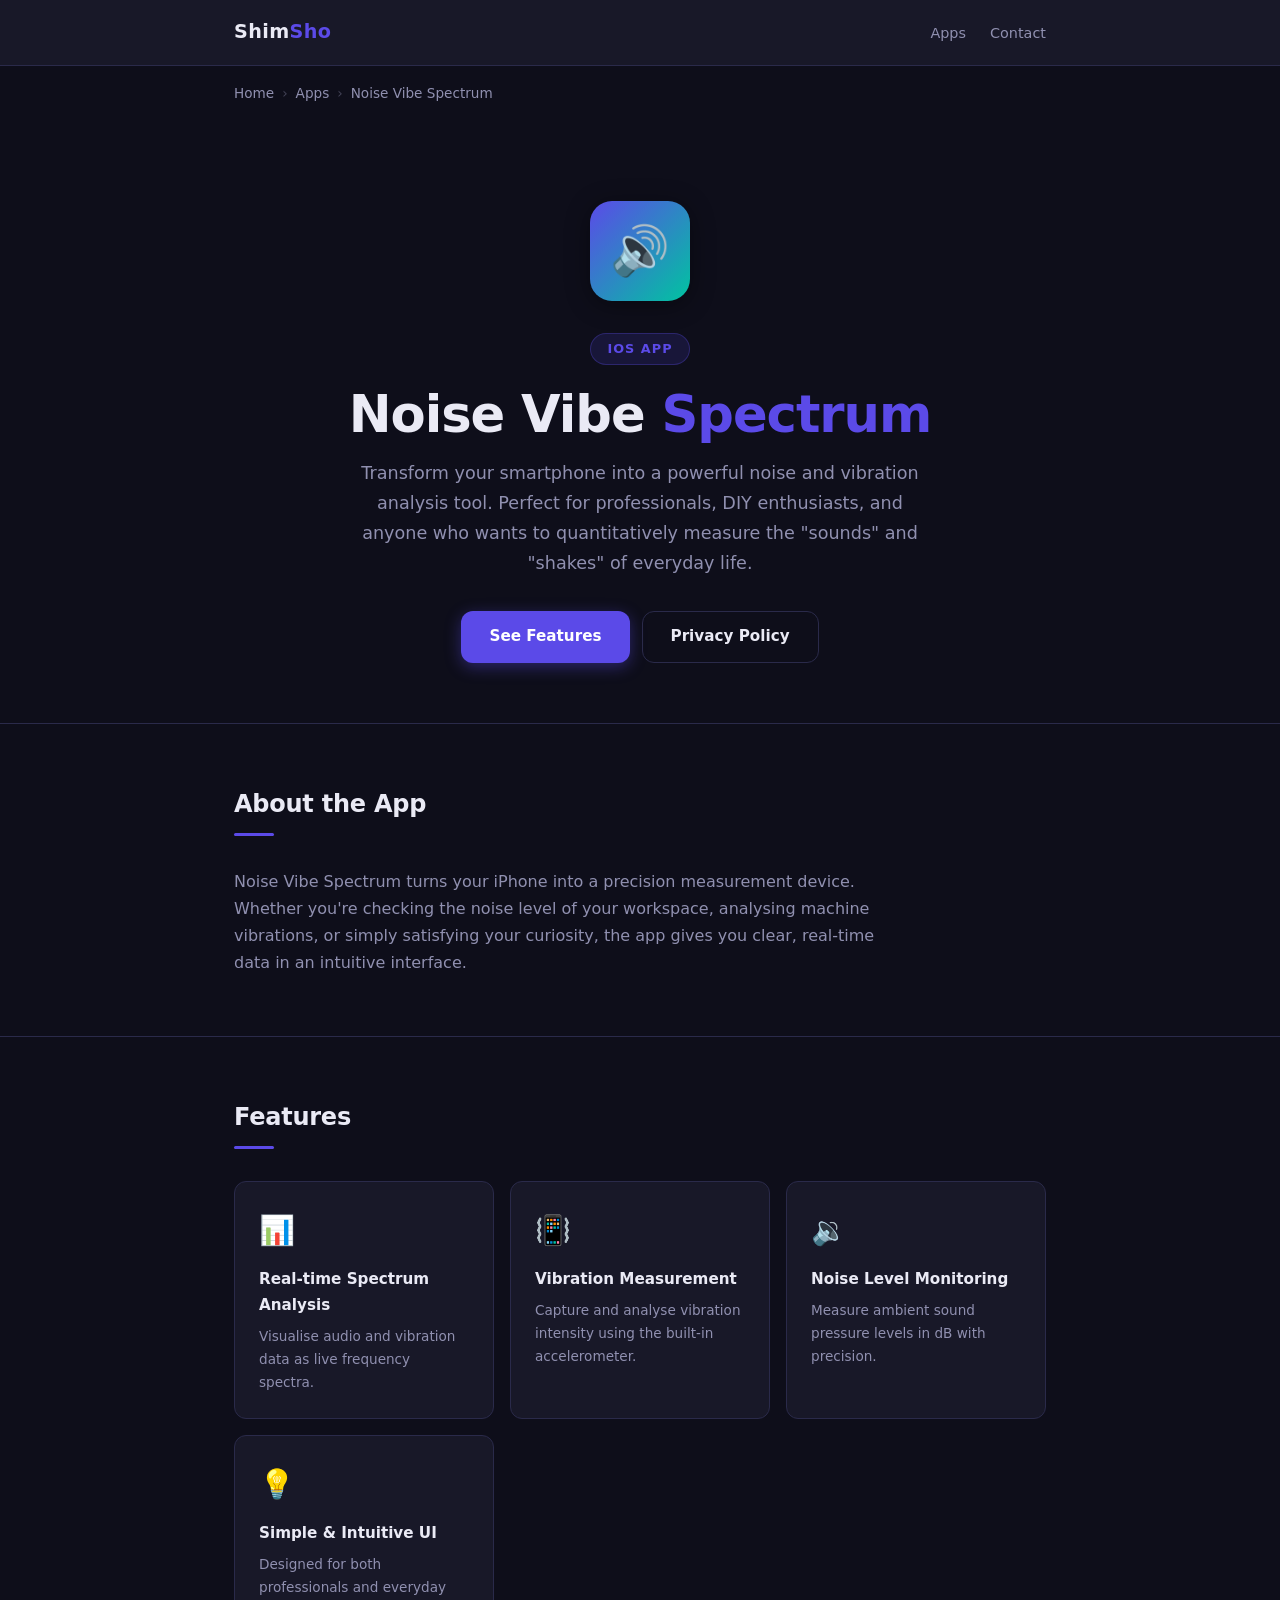
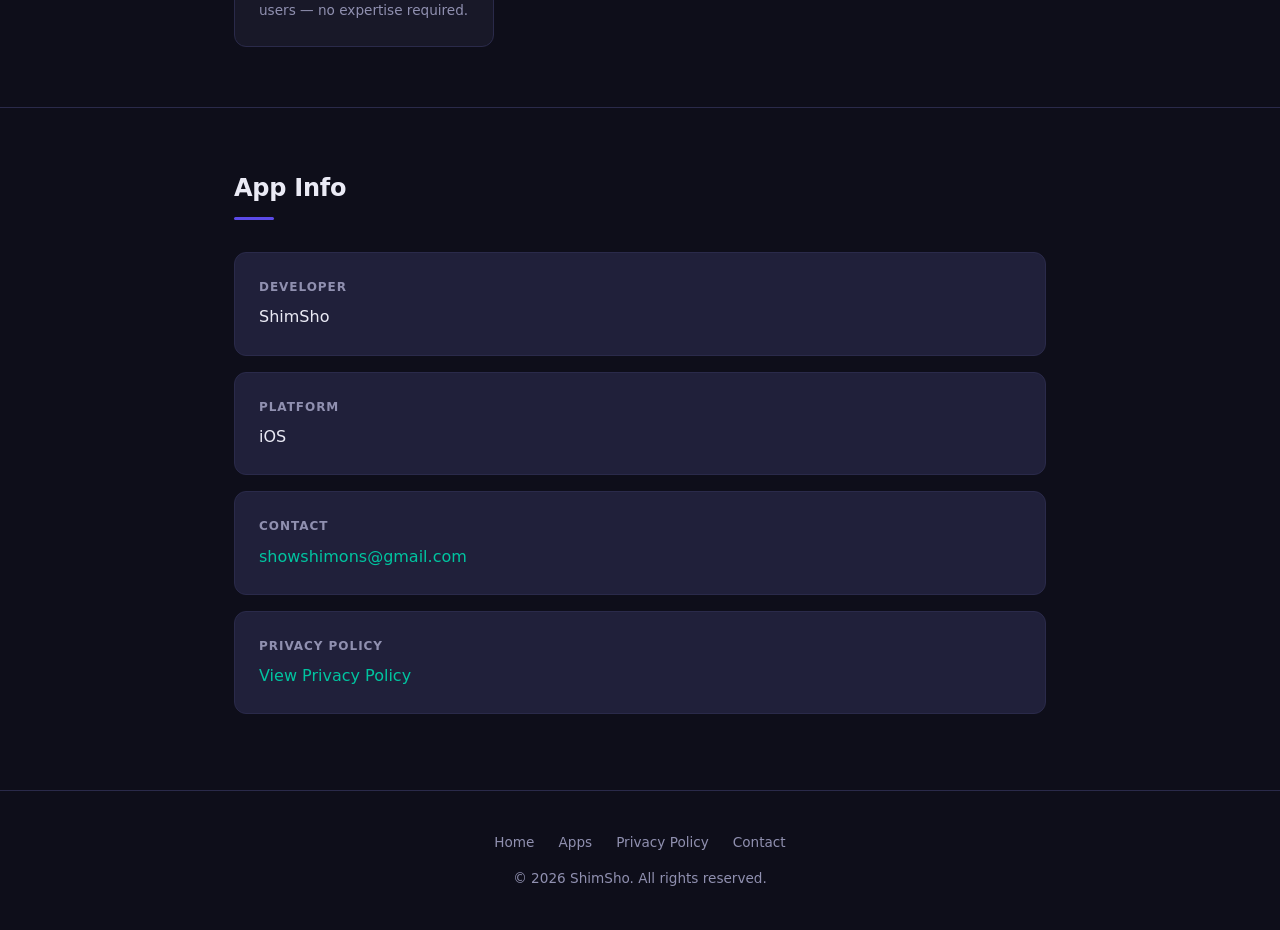
==== apps/noise-vibe-spectrum/index.html @ d0c80f3a "Add ShimSho developer site with Noise Vibe Spectrum page and app-ads.txt" ====
<!DOCTYPE html>
<html lang="en">
<head>
  <meta charset="UTF-8" />
  <meta name="viewport" content="width=device-width, initial-scale=1.0" />
  <title>Noise Vibe Spectrum — ShimSho</title>
  <meta name="description" content="Transform your smartphone into a powerful noise and vibration analysis tool with Noise Vibe Spectrum by ShimSho." />
  <link rel="stylesheet" href="../../assets/css/style.css" />
</head>
<body>

  <!-- Navigation -->
  <nav class="nav">
    <div class="nav__inner">
      <a href="../../" class="nav__logo">Shim<span>Sho</span></a>
      <ul class="nav__links">
        <li><a href="../../#apps">Apps</a></li>
        <li><a href="../../#contact">Contact</a></li>
      </ul>
    </div>
  </nav>

  <!-- Breadcrumb -->
  <div class="container">
    <nav class="breadcrumb" aria-label="Breadcrumb">
      <a href="../../">Home</a>
      <span class="breadcrumb__sep">›</span>
      <a href="../../#apps">Apps</a>
      <span class="breadcrumb__sep">›</span>
      <span>Noise Vibe Spectrum</span>
    </nav>
  </div>

  <!-- Hero -->
  <section class="hero">
    <div class="container">
      <div class="hero__icon">🔊</div>
      <div class="hero__badge">iOS App</div>
      <h1 class="hero__title">Noise Vibe <span class="highlight">Spectrum</span></h1>
      <p class="hero__subtitle">
        Transform your smartphone into a powerful noise and vibration analysis tool.
        Perfect for professionals, DIY enthusiasts, and anyone who wants to quantitatively
        measure the "sounds" and "shakes" of everyday life.
      </p>
      <div class="btn-group">
        <a href="#features" class="btn btn--primary">See Features</a>
        <a href="privacy-policy.html" class="btn btn--outline">Privacy Policy</a>
      </div>
    </div>
  </section>

  <hr class="divider" />

  <!-- Description -->
  <section class="section">
    <div class="container">
      <h2 class="section__title">About the App</h2>
      <p style="color: var(--color-text-muted); font-size: 1rem; max-width: 680px;">
        Noise Vibe Spectrum turns your iPhone into a precision measurement device.
        Whether you're checking the noise level of your workspace, analysing machine vibrations,
        or simply satisfying your curiosity, the app gives you clear, real-time data in an
        intuitive interface.
      </p>
    </div>
  </section>

  <hr class="divider" />

  <!-- Features -->
  <section class="section" id="features">
    <div class="container">
      <h2 class="section__title">Features</h2>
      <div class="feature-grid">

        <div class="feature-card">
          <div class="feature-card__icon">📊</div>
          <div class="feature-card__title">Real-time Spectrum Analysis</div>
          <p class="feature-card__desc">Visualise audio and vibration data as live frequency spectra.</p>
        </div>

        <div class="feature-card">
          <div class="feature-card__icon">📳</div>
          <div class="feature-card__title">Vibration Measurement</div>
          <p class="feature-card__desc">Capture and analyse vibration intensity using the built-in accelerometer.</p>
        </div>

        <div class="feature-card">
          <div class="feature-card__icon">🔉</div>
          <div class="feature-card__title">Noise Level Monitoring</div>
          <p class="feature-card__desc">Measure ambient sound pressure levels in dB with precision.</p>
        </div>

        <div class="feature-card">
          <div class="feature-card__icon">💡</div>
          <div class="feature-card__title">Simple &amp; Intuitive UI</div>
          <p class="feature-card__desc">Designed for both professionals and everyday users — no expertise required.</p>
        </div>

      </div>
    </div>
  </section>

  <hr class="divider" />

  <!-- Info -->
  <section class="section">
    <div class="container">
      <h2 class="section__title">App Info</h2>
      <div class="info-box">
        <div class="info-box__label">Developer</div>
        <div class="info-box__value">ShimSho</div>
      </div>
      <div class="info-box">
        <div class="info-box__label">Platform</div>
        <div class="info-box__value">iOS</div>
      </div>
      <div class="info-box">
        <div class="info-box__label">Contact</div>
        <div class="info-box__value">
          <a href="mailto:showshimons@gmail.com">showshimons@gmail.com</a>
        </div>
      </div>
      <div class="info-box">
        <div class="info-box__label">Privacy Policy</div>
        <div class="info-box__value">
          <a href="privacy-policy.html">View Privacy Policy</a>
        </div>
      </div>
    </div>
  </section>

  <!-- Footer -->
  <footer class="footer">
    <div class="container">
      <div class="footer__links">
        <a href="../../">Home</a>
        <a href="../../#apps">Apps</a>
        <a href="privacy-policy.html">Privacy Policy</a>
        <a href="../../#contact">Contact</a>
      </div>
      <p>&copy; <span id="year"></span> ShimSho. All rights reserved.</p>
    </div>
  </footer>

  <script>
    document.getElementById('year').textContent = new Date().getFullYear();
  </script>
</body>
</html>
---- assets/css/style.css ----
/* =========================================
   Global Reset & Base
   ========================================= */
*, *::before, *::after {
  box-sizing: border-box;
  margin: 0;
  padding: 0;
}

:root {
  --color-primary: #5B4AE8;
  --color-primary-dark: #3D30C4;
  --color-accent: #00C4A0;
  --color-bg: #0E0E1A;
  --color-surface: #181828;
  --color-surface-2: #20203A;
  --color-text: #EAEAF5;
  --color-text-muted: #9090B0;
  --color-border: #2A2A4A;
  --radius: 12px;
  --radius-lg: 20px;
  --font-sans: 'Segoe UI', system-ui, -apple-system, sans-serif;
  --shadow: 0 4px 24px rgba(0, 0, 0, 0.4);
}

html {
  scroll-behavior: smooth;
}

body {
  font-family: var(--font-sans);
  background: var(--color-bg);
  color: var(--color-text);
  line-height: 1.7;
  min-height: 100vh;
}

a {
  color: var(--color-accent);
  text-decoration: none;
  transition: opacity 0.2s;
}

a:hover {
  opacity: 0.8;
}

/* =========================================
   Layout
   ========================================= */
.container {
  max-width: 860px;
  margin: 0 auto;
  padding: 0 24px;
}

/* =========================================
   Navigation
   ========================================= */
.nav {
  background: var(--color-surface);
  border-bottom: 1px solid var(--color-border);
  padding: 16px 0;
  position: sticky;
  top: 0;
  z-index: 100;
}

.nav__inner {
  display: flex;
  align-items: center;
  justify-content: space-between;
  max-width: 860px;
  margin: 0 auto;
  padding: 0 24px;
}

.nav__logo {
  font-size: 1.2rem;
  font-weight: 700;
  color: var(--color-text);
  letter-spacing: 0.02em;
}

.nav__logo span {
  color: var(--color-primary);
}

.nav__links {
  display: flex;
  gap: 24px;
  list-style: none;
}

.nav__links a {
  color: var(--color-text-muted);
  font-size: 0.9rem;
  font-weight: 500;
}

.nav__links a:hover {
  color: var(--color-text);
  opacity: 1;
}

/* =========================================
   Hero
   ========================================= */
.hero {
  padding: 80px 0 60px;
  text-align: center;
}

.hero__badge {
  display: inline-block;
  background: rgba(91, 74, 232, 0.15);
  color: var(--color-primary);
  border: 1px solid rgba(91, 74, 232, 0.3);
  border-radius: 999px;
  padding: 4px 16px;
  font-size: 0.8rem;
  font-weight: 600;
  letter-spacing: 0.08em;
  text-transform: uppercase;
  margin-bottom: 20px;
}

.hero__title {
  font-size: clamp(2rem, 5vw, 3.2rem);
  font-weight: 800;
  line-height: 1.15;
  margin-bottom: 16px;
  letter-spacing: -0.02em;
}

.hero__title .highlight {
  color: var(--color-primary);
}

.hero__subtitle {
  font-size: 1.1rem;
  color: var(--color-text-muted);
  max-width: 560px;
  margin: 0 auto 32px;
}

.hero__icon {
  width: 100px;
  height: 100px;
  border-radius: 22px;
  background: linear-gradient(135deg, var(--color-primary), var(--color-accent));
  display: flex;
  align-items: center;
  justify-content: center;
  font-size: 3rem;
  margin: 0 auto 32px;
  box-shadow: var(--shadow);
}

/* =========================================
   Buttons
   ========================================= */
.btn {
  display: inline-flex;
  align-items: center;
  gap: 8px;
  padding: 12px 28px;
  border-radius: var(--radius);
  font-size: 0.95rem;
  font-weight: 600;
  cursor: pointer;
  border: none;
  transition: transform 0.15s, box-shadow 0.15s;
}

.btn:hover {
  transform: translateY(-2px);
  opacity: 1;
}

.btn--primary {
  background: var(--color-primary);
  color: #fff;
  box-shadow: 0 4px 16px rgba(91, 74, 232, 0.4);
}

.btn--primary:hover {
  background: var(--color-primary-dark);
  box-shadow: 0 6px 20px rgba(91, 74, 232, 0.5);
}

.btn--outline {
  background: transparent;
  color: var(--color-text);
  border: 1px solid var(--color-border);
}

.btn--outline:hover {
  border-color: var(--color-primary);
  color: var(--color-primary);
}

.btn-group {
  display: flex;
  gap: 12px;
  flex-wrap: wrap;
  justify-content: center;
}

/* =========================================
   Section
   ========================================= */
.section {
  padding: 60px 0;
}

.section__title {
  font-size: 1.5rem;
  font-weight: 700;
  margin-bottom: 32px;
  letter-spacing: -0.01em;
}

.section__title::after {
  content: '';
  display: block;
  width: 40px;
  height: 3px;
  background: var(--color-primary);
  margin-top: 8px;
  border-radius: 2px;
}

/* =========================================
   App Cards (developer index)
   ========================================= */
.app-grid {
  display: grid;
  grid-template-columns: repeat(auto-fill, minmax(280px, 1fr));
  gap: 20px;
}

.app-card {
  background: var(--color-surface);
  border: 1px solid var(--color-border);
  border-radius: var(--radius-lg);
  padding: 28px;
  transition: transform 0.2s, box-shadow 0.2s, border-color 0.2s;
  display: flex;
  flex-direction: column;
  gap: 12px;
}

.app-card:hover {
  transform: translateY(-4px);
  box-shadow: var(--shadow);
  border-color: var(--color-primary);
}

.app-card__icon {
  width: 60px;
  height: 60px;
  border-radius: 14px;
  background: linear-gradient(135deg, var(--color-primary), var(--color-accent));
  display: flex;
  align-items: center;
  justify-content: center;
  font-size: 1.8rem;
}

.app-card__name {
  font-size: 1.1rem;
  font-weight: 700;
}

.app-card__desc {
  font-size: 0.88rem;
  color: var(--color-text-muted);
  flex: 1;
}

.app-card__link {
  font-size: 0.85rem;
  font-weight: 600;
  color: var(--color-primary);
  display: inline-flex;
  align-items: center;
  gap: 4px;
}

/* =========================================
   Feature Grid (app page)
   ========================================= */
.feature-grid {
  display: grid;
  grid-template-columns: repeat(auto-fill, minmax(240px, 1fr));
  gap: 16px;
}

.feature-card {
  background: var(--color-surface);
  border: 1px solid var(--color-border);
  border-radius: var(--radius);
  padding: 24px;
}

.feature-card__icon {
  font-size: 1.8rem;
  margin-bottom: 12px;
}

.feature-card__title {
  font-size: 0.95rem;
  font-weight: 700;
  margin-bottom: 6px;
}

.feature-card__desc {
  font-size: 0.85rem;
  color: var(--color-text-muted);
}

/* =========================================
   Info Box
   ========================================= */
.info-box {
  background: var(--color-surface-2);
  border: 1px solid var(--color-border);
  border-radius: var(--radius);
  padding: 24px;
  margin-bottom: 16px;
}

.info-box__label {
  font-size: 0.75rem;
  font-weight: 600;
  text-transform: uppercase;
  letter-spacing: 0.08em;
  color: var(--color-text-muted);
  margin-bottom: 6px;
}

.info-box__value {
  font-size: 1rem;
  font-weight: 500;
}

/* =========================================
   Privacy Policy (prose)
   ========================================= */
.prose h2 {
  font-size: 1.2rem;
  font-weight: 700;
  margin: 32px 0 12px;
  color: var(--color-text);
}

.prose p, .prose li {
  font-size: 0.95rem;
  color: var(--color-text-muted);
  margin-bottom: 12px;
}

.prose ul {
  padding-left: 20px;
}

.prose li {
  margin-bottom: 6px;
}

/* =========================================
   Footer
   ========================================= */
.footer {
  border-top: 1px solid var(--color-border);
  padding: 40px 0;
  text-align: center;
  color: var(--color-text-muted);
  font-size: 0.85rem;
}

.footer a {
  color: var(--color-text-muted);
}

.footer a:hover {
  color: var(--color-text);
  opacity: 1;
}

.footer__links {
  display: flex;
  justify-content: center;
  gap: 24px;
  margin-bottom: 12px;
  flex-wrap: wrap;
}

/* =========================================
   Breadcrumb
   ========================================= */
.breadcrumb {
  display: flex;
  align-items: center;
  gap: 8px;
  font-size: 0.85rem;
  color: var(--color-text-muted);
  padding: 16px 0;
}

.breadcrumb a {
  color: var(--color-text-muted);
}

.breadcrumb a:hover {
  color: var(--color-text);
  opacity: 1;
}

.breadcrumb__sep {
  opacity: 0.4;
}

/* =========================================
   Divider
   ========================================= */
.divider {
  border: none;
  border-top: 1px solid var(--color-border);
  margin: 0;
}

/* =========================================
   Responsive
   ========================================= */
@media (max-width: 600px) {
  .hero {
    padding: 48px 0 40px;
  }

  .section {
    padding: 40px 0;
  }

  .nav__links {
    gap: 16px;
  }
}
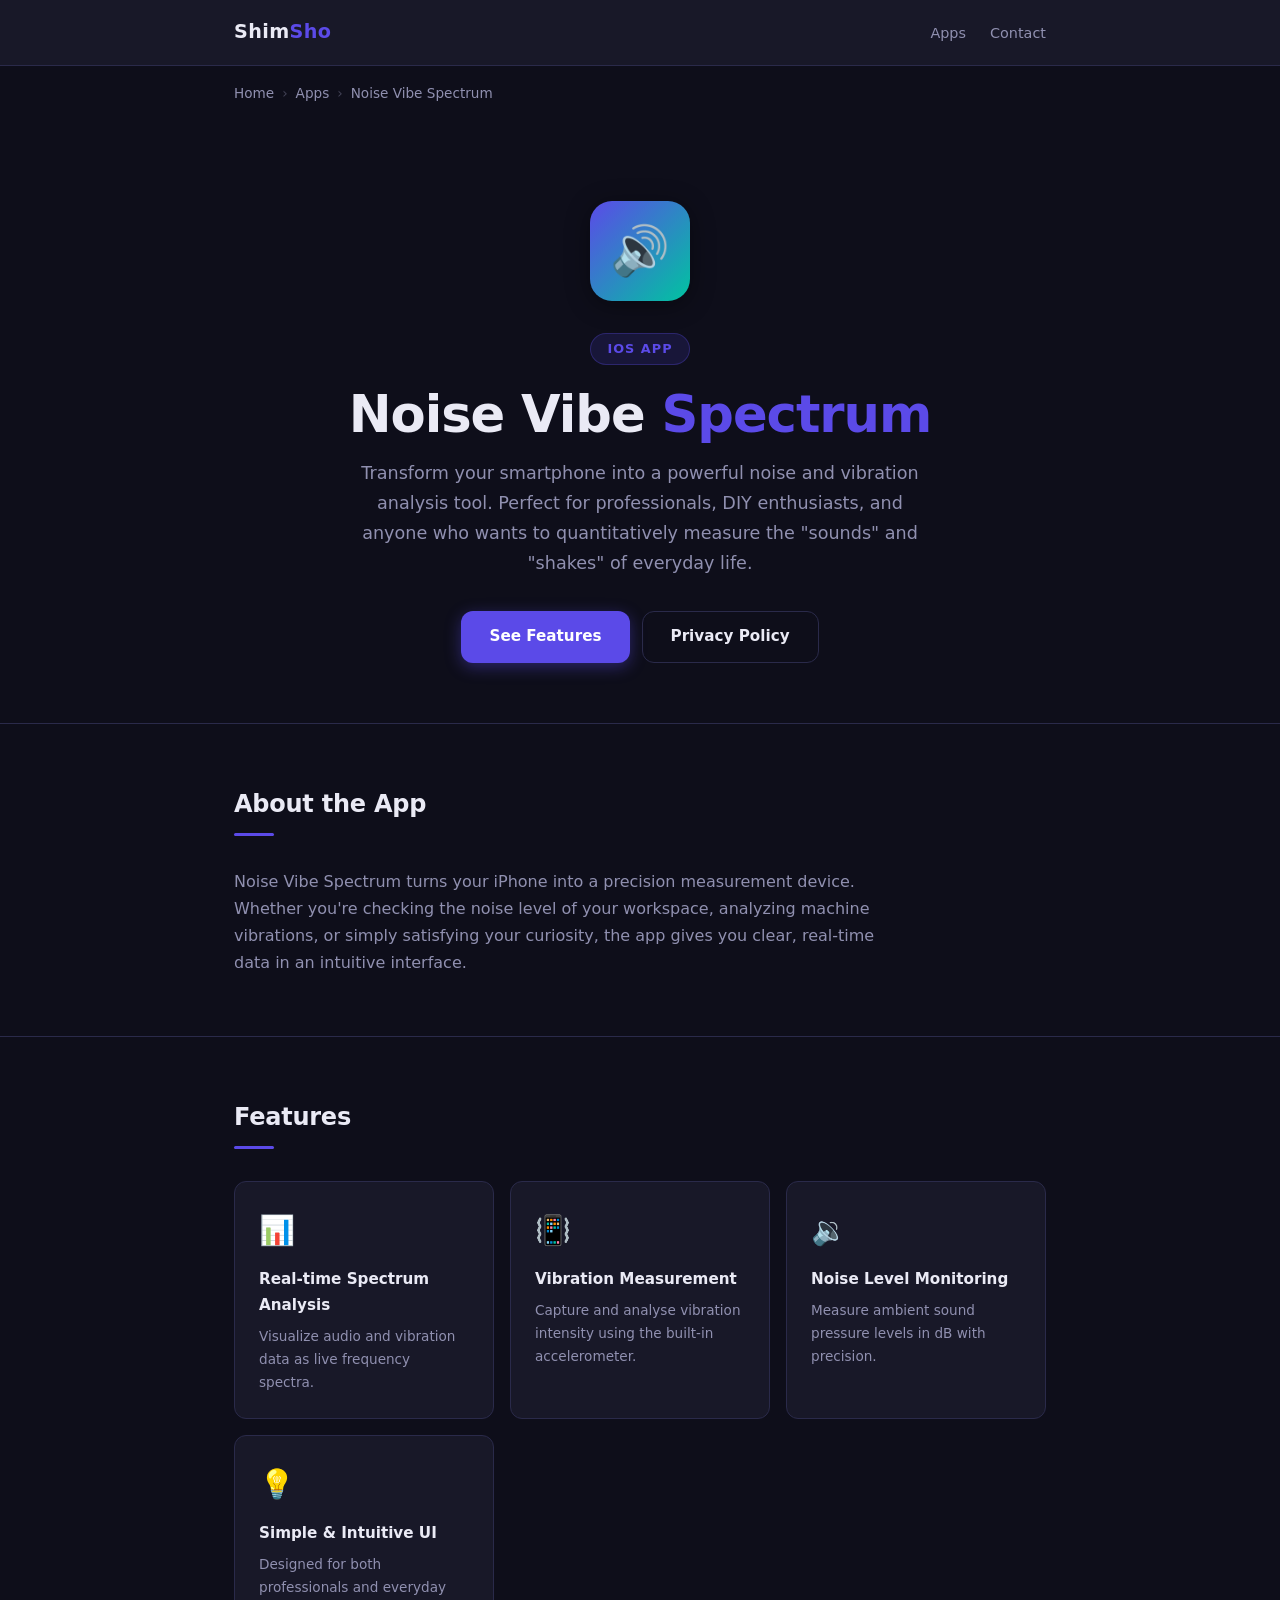
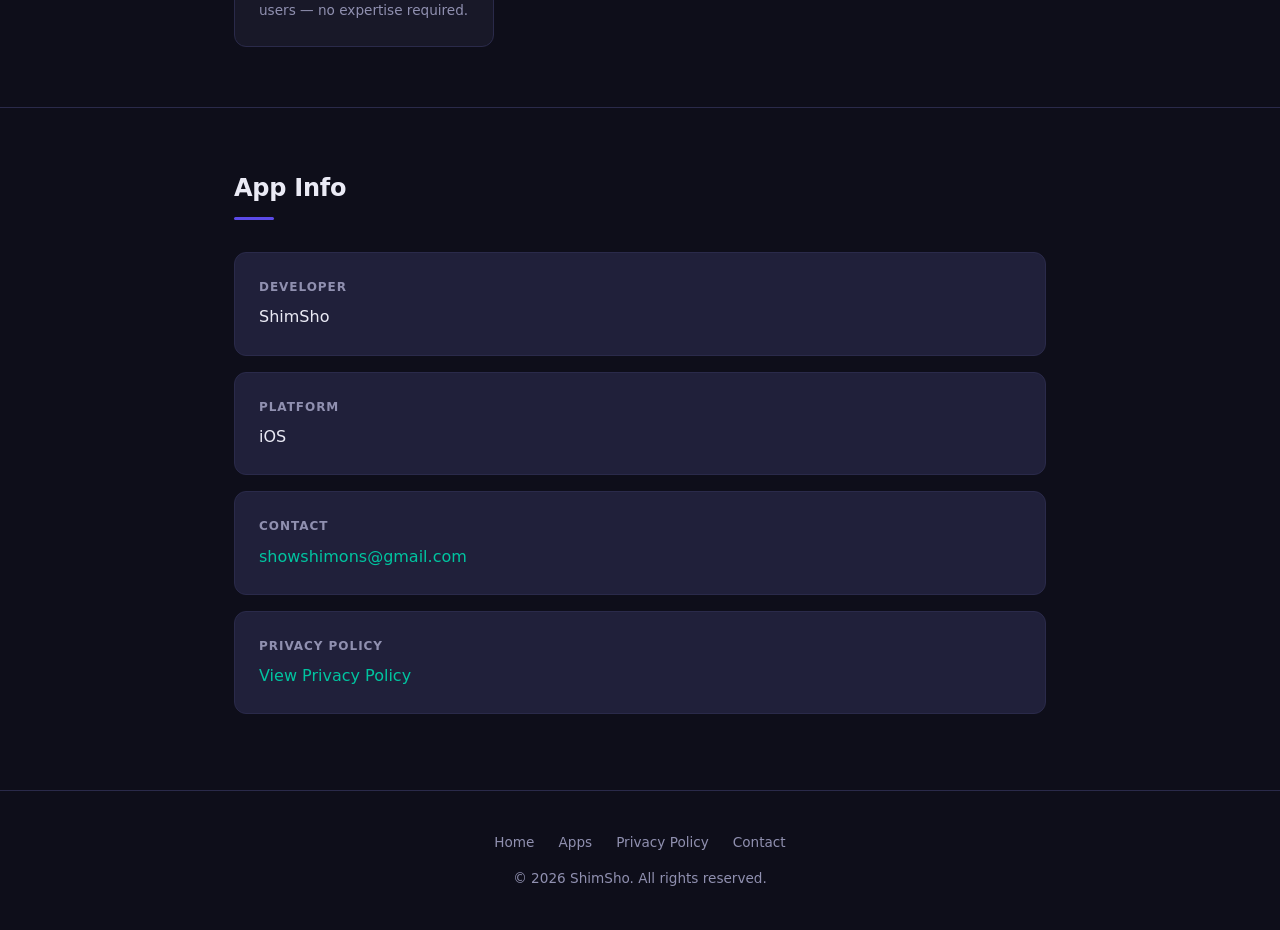
==== commit 90fa04c6: "Fix British English spellings and clarify app-ads.txt placeholder comment" ====
--- a/apps/noise-vibe-spectrum/index.html
+++ b/apps/noise-vibe-spectrum/index.html
@@ -57,7 +57,7 @@
       <h2 class="section__title">About the App</h2>
       <p style="color: var(--color-text-muted); font-size: 1rem; max-width: 680px;">
         Noise Vibe Spectrum turns your iPhone into a precision measurement device.
-        Whether you're checking the noise level of your workspace, analysing machine vibrations,
+        Whether you're checking the noise level of your workspace, analyzing machine vibrations,
         or simply satisfying your curiosity, the app gives you clear, real-time data in an
         intuitive interface.
       </p>
@@ -75,7 +75,7 @@
         <div class="feature-card">
           <div class="feature-card__icon">📊</div>
           <div class="feature-card__title">Real-time Spectrum Analysis</div>
-          <p class="feature-card__desc">Visualise audio and vibration data as live frequency spectra.</p>
+          <p class="feature-card__desc">Visualize audio and vibration data as live frequency spectra.</p>
         </div>
 
         <div class="feature-card">
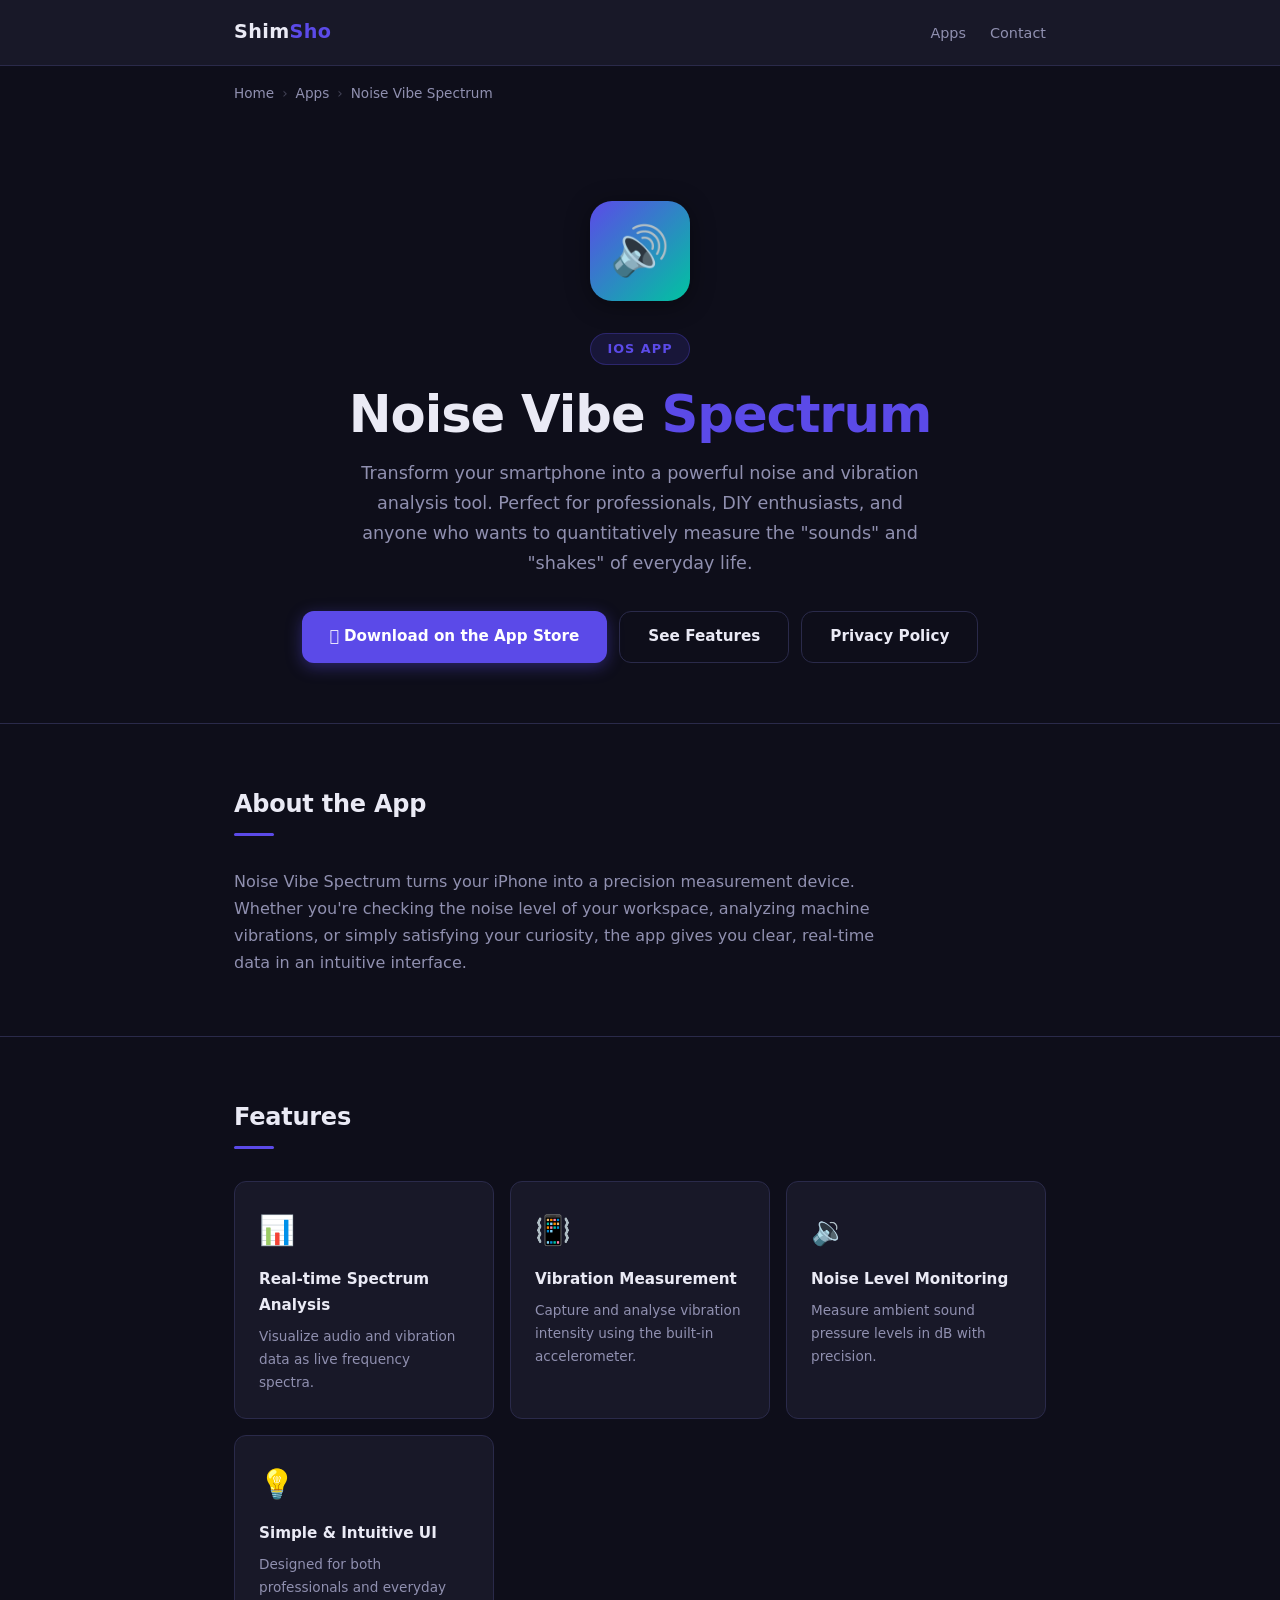
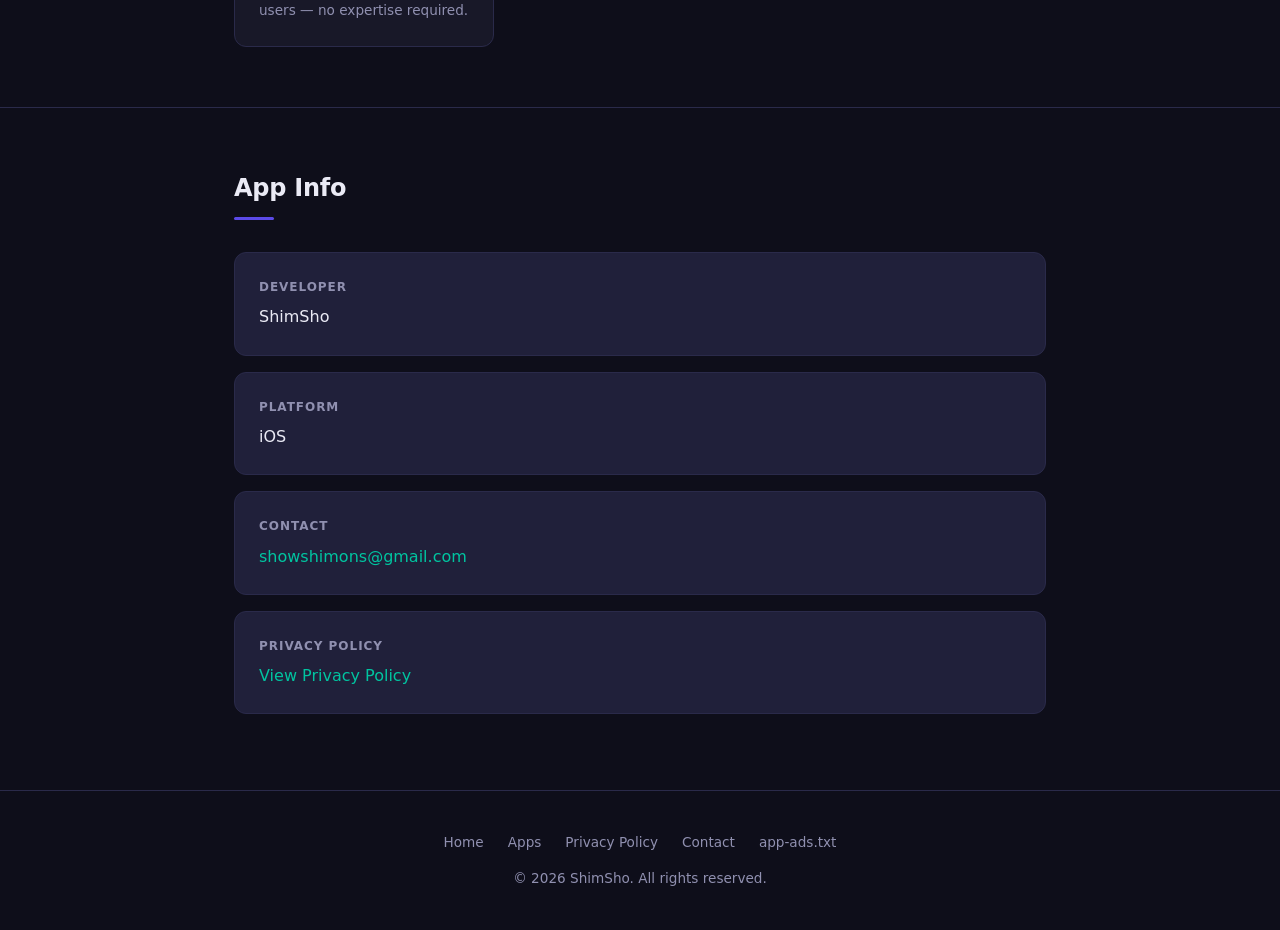
==== commit c20e121c: "Add App Store links for Noise Vibe Spectrum and update app-ads.txt" ====
--- a/apps/noise-vibe-spectrum/index.html
+++ b/apps/noise-vibe-spectrum/index.html
@@ -43,7 +43,11 @@
         measure the "sounds" and "shakes" of everyday life.
       </p>
       <div class="btn-group">
-        <a href="#features" class="btn btn--primary">See Features</a>
+        <a href="https://apps.apple.com/us/app/noise-vibe-spectrum/id6758724499"
+           class="btn btn--primary" target="_blank" rel="noopener">
+          &#xf8ff; Download on the App Store
+        </a>
+        <a href="#features" class="btn btn--outline">See Features</a>
         <a href="privacy-policy.html" class="btn btn--outline">Privacy Policy</a>
       </div>
     </div>
@@ -137,6 +141,7 @@
         <a href="../../#apps">Apps</a>
         <a href="privacy-policy.html">Privacy Policy</a>
         <a href="../../#contact">Contact</a>
+        <a href="../../app-ads.txt">app-ads.txt</a>
       </div>
       <p>&copy; <span id="year"></span> ShimSho. All rights reserved.</p>
     </div>
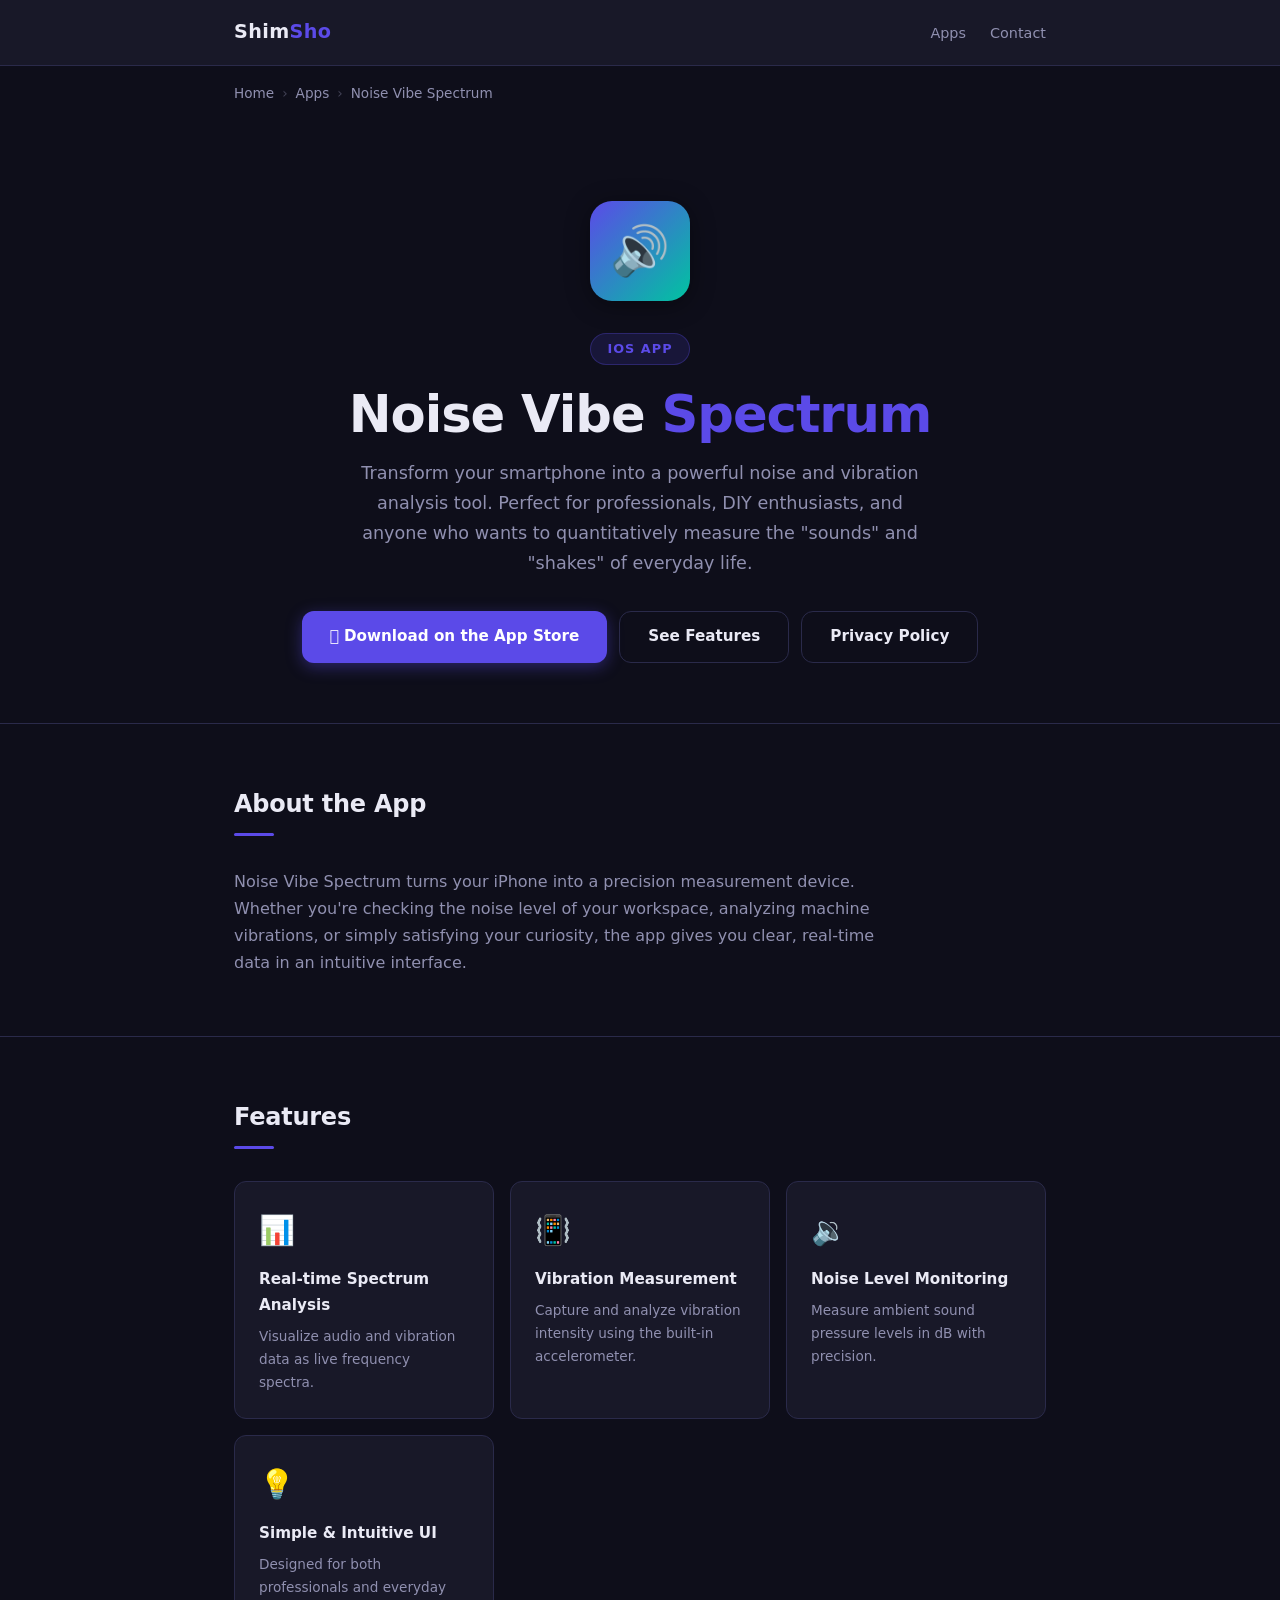
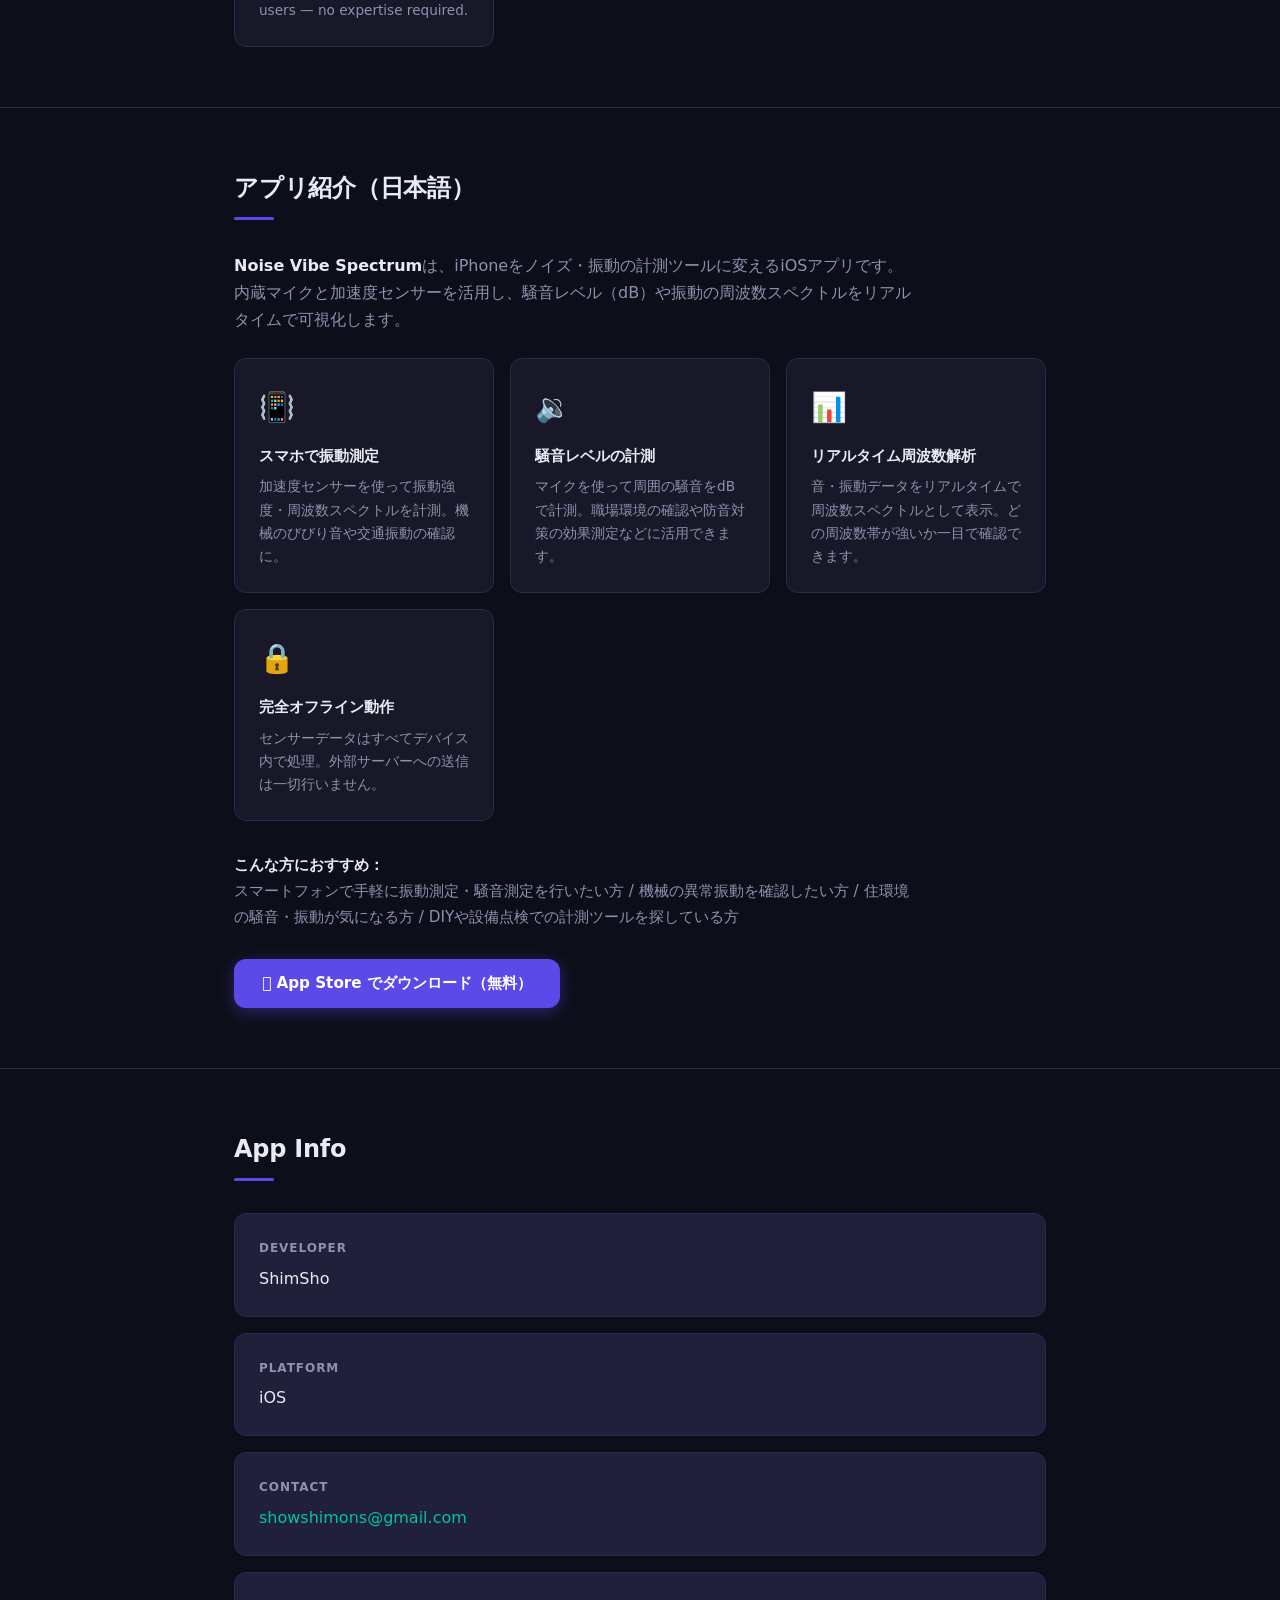
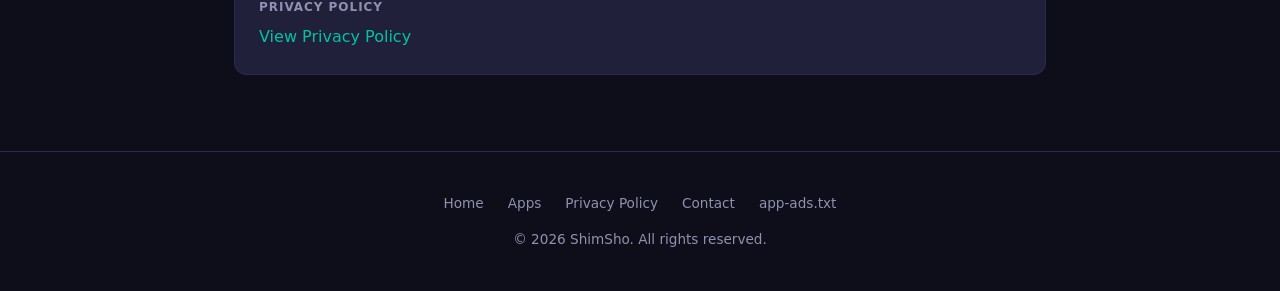
==== commit 722f1710: "Add App Store links, Japanese section, JSON-LD, sitemap, update app-ads.txt and privacy policy" ====
--- a/apps/noise-vibe-spectrum/index.html
+++ b/apps/noise-vibe-spectrum/index.html
@@ -4,8 +4,40 @@
   <meta charset="UTF-8" />
   <meta name="viewport" content="width=device-width, initial-scale=1.0" />
   <title>Noise Vibe Spectrum — ShimSho</title>
-  <meta name="description" content="Transform your smartphone into a powerful noise and vibration analysis tool with Noise Vibe Spectrum by ShimSho." />
+  <meta name="description" content="Transform your smartphone into a powerful noise and vibration analysis tool with Noise Vibe Spectrum by ShimSho. Measure sound levels in dB and vibration frequency spectra on iOS." />
   <link rel="stylesheet" href="../../assets/css/style.css" />
+
+  <!-- Structured Data (JSON-LD) -->
+  <script type="application/ld+json">
+  {
+    "@context": "https://schema.org",
+    "@type": "MobileApplication",
+    "name": "Noise Vibe Spectrum",
+    "description": "Transform your smartphone into a powerful noise and vibration analysis tool. Measure sound pressure levels in dB and analyse vibration frequency spectra in real time.",
+    "operatingSystem": "iOS",
+    "applicationCategory": "UtilitiesApplication",
+    "offers": {
+      "@type": "Offer",
+      "price": "0",
+      "priceCurrency": "USD"
+    },
+    "url": "https://sim-sho.github.io/apps/noise-vibe-spectrum/",
+    "downloadUrl": "https://apps.apple.com/us/app/noise-vibe-spectrum/id6758724499",
+    "author": {
+      "@type": "Person",
+      "name": "ShimSho",
+      "email": "showshimons@gmail.com",
+      "url": "https://sim-sho.github.io/"
+    },
+    "featureList": [
+      "Real-time noise level measurement (dB)",
+      "Vibration spectrum analysis using accelerometer",
+      "Frequency spectrum visualisation",
+      "On-device processing — no data sent to servers"
+    ],
+    "keywords": "noise measurement, vibration analysis, sound level meter, accelerometer, spectrum analyser, dB meter, smartphone vibration test, iOS"
+  }
+  </script>
 </head>
 <body>
 
@@ -85,7 +117,7 @@
         <div class="feature-card">
           <div class="feature-card__icon">📳</div>
           <div class="feature-card__title">Vibration Measurement</div>
-          <p class="feature-card__desc">Capture and analyse vibration intensity using the built-in accelerometer.</p>
+          <p class="feature-card__desc">Capture and analyze vibration intensity using the built-in accelerometer.</p>
         </div>
 
         <div class="feature-card">
@@ -100,6 +132,70 @@
           <p class="feature-card__desc">Designed for both professionals and everyday users — no expertise required.</p>
         </div>
 
+      </div>
+    </div>
+  </section>
+
+  <hr class="divider" />
+
+  <!-- Japanese Section -->
+  <section class="section" id="ja" lang="ja">
+    <div class="container">
+      <h2 class="section__title">アプリ紹介（日本語）</h2>
+      <p style="color: var(--color-text-muted); font-size: 1rem; max-width: 680px; margin-bottom: 24px;">
+        <strong style="color: var(--color-text)">Noise Vibe Spectrum</strong>は、iPhoneをノイズ・振動の計測ツールに変えるiOSアプリです。
+        内蔵マイクと加速度センサーを活用し、騒音レベル（dB）や振動の周波数スペクトルをリアルタイムで可視化します。
+      </p>
+
+      <div class="feature-grid">
+
+        <div class="feature-card">
+          <div class="feature-card__icon">📳</div>
+          <div class="feature-card__title">スマホで振動測定</div>
+          <p class="feature-card__desc">
+            加速度センサーを使って振動強度・周波数スペクトルを計測。機械のびびり音や交通振動の確認に。
+          </p>
+        </div>
+
+        <div class="feature-card">
+          <div class="feature-card__icon">🔉</div>
+          <div class="feature-card__title">騒音レベルの計測</div>
+          <p class="feature-card__desc">
+            マイクを使って周囲の騒音をdBで計測。職場環境の確認や防音対策の効果測定などに活用できます。
+          </p>
+        </div>
+
+        <div class="feature-card">
+          <div class="feature-card__icon">📊</div>
+          <div class="feature-card__title">リアルタイム周波数解析</div>
+          <p class="feature-card__desc">
+            音・振動データをリアルタイムで周波数スペクトルとして表示。どの周波数帯が強いか一目で確認できます。
+          </p>
+        </div>
+
+        <div class="feature-card">
+          <div class="feature-card__icon">🔒</div>
+          <div class="feature-card__title">完全オフライン動作</div>
+          <p class="feature-card__desc">
+            センサーデータはすべてデバイス内で処理。外部サーバーへの送信は一切行いません。
+          </p>
+        </div>
+
+      </div>
+
+      <div style="margin-top: 32px;">
+        <p style="color: var(--color-text-muted); font-size: 0.95rem; max-width: 680px;">
+          <strong style="color: var(--color-text)">こんな方におすすめ：</strong><br />
+          スマートフォンで手軽に振動測定・騒音測定を行いたい方 / 機械の異常振動を確認したい方 /
+          住環境の騒音・振動が気になる方 / DIYや設備点検での計測ツールを探している方
+        </p>
+      </div>
+
+      <div style="margin-top: 28px;">
+        <a href="https://apps.apple.com/us/app/noise-vibe-spectrum/id6758724499"
+           class="btn btn--primary" target="_blank" rel="noopener">
+          &#xf8ff; App Store でダウンロード（無料）
+        </a>
       </div>
     </div>
   </section>
